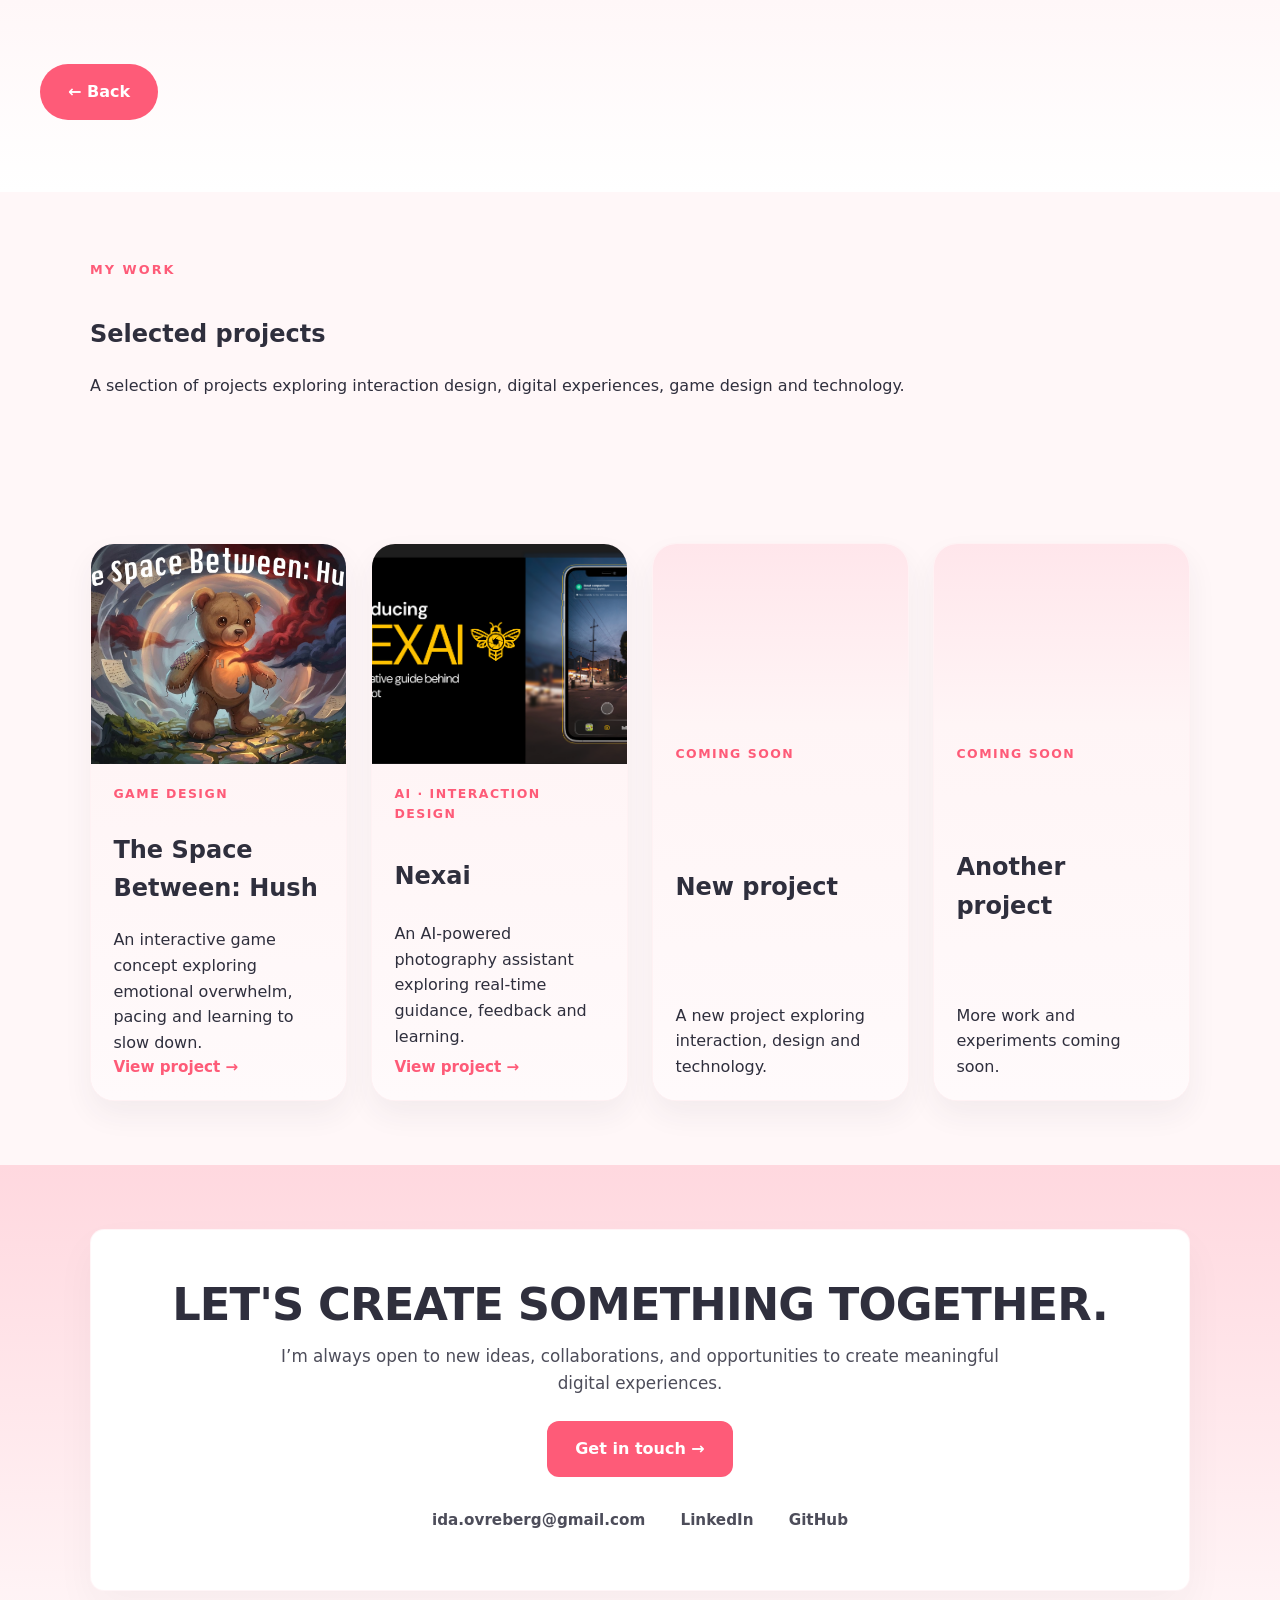
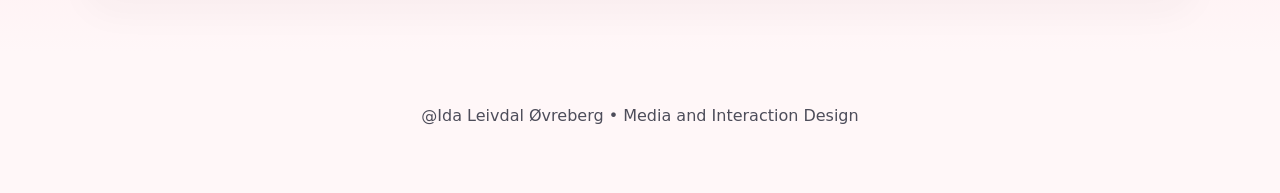
==== projects.html @ 4b526dbb "Add portfolio" ====
<!DOCTYPE html>
<html lang="en">
<head>
  <meta charset="UTF-8" />
  <meta name="viewport" content="width=device-width, initial-scale=1.0" />

  <title>Projects — Ida Leivdal Øvreberg</title>

  <link rel="stylesheet" href="style.css" />
</head>


<body>
    <header class="hero">
        <div class="hero__content">
             <a href="index.html" class="hero__button" style="margin-bottom:1rem; display:inline-block;">← Back</a>
        <div style="max-width:900px;">
     </header>

  <main>

    <!-- Projects Hero -->
    <section class="section projects-hero">
      <div class="section__wrapper">

        <div class="section__heading">
          <span>My work</span>
          <h1>Selected projects</h1>
        </div>

        <p class="projects-hero__intro">
          A selection of projects exploring interaction design,
          digital experiences, game design and technology.
        </p>

      </div>
    </section>


    <!-- Projects -->
    <section class="section projects">
      <div class="section__wrapper">

        <div class="project-grid">

          <!-- The Space Between -->
          <article class="project-card project-card--space-between">

            <a class="project-card__link" href="space-between.html">

              <div class="project-card__image">
                <img
                  src="images/project-the-space-between.jpg"
                  alt="The Space Between: Hush"
                />
              </div>

              <div class="project-card__info">

                <span class="project-card__category">
                  Game Design
                </span>

                <h2>The Space Between: Hush</h2>

                <p>
                  An interactive game concept exploring emotional
                  overwhelm, pacing and learning to slow down.
                </p>

                <div class="project-card__cta">
                  View project →
                </div>

              </div>

            </a>

          </article>


          <!-- Nexai -->
          <article class="project-card project-card--nexai">

            <a class="project-card__link" href="nexai.html">

              <div class="project-card__image">
                <img
                  src="images/hero-nexai.jpg"
                  alt="Nexai"
                />
              </div>

              <div class="project-card__info">

                <span class="project-card__category">
                  AI · Interaction Design
                </span>

                <h2>Nexai</h2>

                <p>
                  An AI-powered photography assistant exploring
                  real-time guidance, feedback and learning.
                </p>

                <div class="project-card__cta">
                  View project →
                </div>

              </div>

            </a>

          </article>


          <!-- Placeholder 1 -->
          <article class="project-card project-card--placeholder">

            <div class="project-card__link">

              <div class="project-card__image project-card__image--placeholder">
              </div>

              <div class="project-card__info">

                <span class="project-card__category">
                  Coming soon
                </span>

                <h2>New project</h2>

                <p>
                  A new project exploring interaction, design
                  and technology.
                </p>

              </div>

            </div>

          </article>


          <!-- Placeholder 2 -->
          <article class="project-card project-card--placeholder">

            <div class="project-card__link">

              <div class="project-card__image project-card__image--placeholder">
              </div>

              <div class="project-card__info">

                <span class="project-card__category">
                  Coming soon
                </span>

                <h2>Another project</h2>

                <p>
                  More work and experiments coming soon.
                </p>

              </div>

            </div>

          </article>

        </div>

      </div>
    </section>

  </main>


  <!-- Contact CTA -->
  <section id="contact-cta" class="section contact-cta">

    <div class="section__wrapper">

      <div class="cta__panel">

        <h2>LET'S CREATE SOMETHING TOGETHER.</h2>

        <p>
          I’m always open to new ideas, collaborations,
          and opportunities to create meaningful digital experiences.
        </p>

        <a
          class="cta__button"
          href="mailto:ida.ovreberg@gmail.com"
        >
          Get in touch →
        </a>

        <div class="cta__links">
          <a href="mailto:ida.ovreberg@gmail.com">
            ida.ovreberg@gmail.com
          </a>

          <a
            href="https://www.linkedin.com/in/idaovreberg"
            target="_blank"
            rel="noopener"
          >
            LinkedIn
          </a>

          <a
            href="https://github.com/idaovreberg"
            target="_blank"
            rel="noopener"
          >
            GitHub
          </a>
        </div>

      </div>

    </div>

  </section>


  <!-- Footer -->
  <footer class="footer">
    <p>
      @Ida Leivdal Øvreberg • Media and Interaction Design
    </p>
  </footer>

</body>
</html>
---- style.css ----
:root {
  color-scheme: light;
  --pink: #fe5b78;
  --pink-soft: #ff8aa2;
  --pink-light: #ffd8df;
  --grey: #4d4d5a;
  --bg: #fff7f8;
  --card: #ffffff;
  --text: #2f2f3d;
}

body.nexai {
  --pink: #c8931c;
  --pink-soft: #e8c47c;
  --pink-light: #f8eed7;
  --grey: #47433b;
  --bg: #fff7eb;
  --card: #fff9ef;
  --text: #1f1f1f;
  --olive: #626b3f;
}

body.nexai .hero {
  background: linear-gradient(180deg, #fff8eb 0%, #fffdf7 100%);
}

body.nexai .placeholder {
  background: linear-gradient(180deg, rgba(249, 238, 215, 1), rgba(255, 250, 241, 1));
  border-color: rgba(200, 150, 35, 0.15);
}

body.space-between {
  --pink: #4f6e8f;
  --pink-soft: #8f84a3;
  --pink-light: #eef1f6;
  --grey: #6b7587;
  --bg: #f4f7fb;
  --card: #f8f7f3;
  --text: #172033;
  --olive: #c4a78d;
  --sb-box: #7d3d45;
  --sb-box-text: #f2eadf;
  --sb-box-border: rgba(206, 169, 153, 0.18);
}

body.space-between .hero {
  background: linear-gradient(180deg, #f4f7fb 0%, #e8eef6 100%);
}

body.space-between .hero__button {
  background: var(--pink);
}

body.space-between .hero__button:hover {
  box-shadow: 0 18px 30px rgba(79, 110, 143, 0.16);
}

body.space-between .hero__meta,
body.space-between .hero__text {
  color: #566479;
}

body.space-between .section__heading span {
  color: var(--pink-soft);
}

body.space-between .placeholder {
  background: linear-gradient(180deg, rgba(79, 110, 143, 0.08), rgba(255, 255, 255, 0.92));
  border-color: rgba(79, 110, 143, 0.12);
}

* {
  box-sizing: border-box;
}

html, body {
  margin: 0;
  min-height: 100%;
  font-family: 'Inter', system-ui, sans-serif;
  color: var(--text);
  background: var(--bg);
}

body {
  line-height: 1.6;
}

a {
  color: inherit;
  text-decoration: none;
}

.hero {
  padding: 4rem 1.5rem 3.5rem;
  background: linear-gradient(180deg, #fff7f8 0%, #ffffff 100%);
}

.hero__content {
  max-width: 1200px;
  margin: 0 auto;
}

.hero__grid {
  display: grid;
  gap: 2.5rem;
  align-items: center;
}

.hero__copy {
  max-width: 660px;
}

.eyebrow {
  display: inline-block;
  margin-bottom: 1rem;
  color: var(--pink);
  font-weight: 700;
  letter-spacing: 0.15em;
  text-transform: uppercase;
  font-size: 0.85rem;
}

.hero h1 {
  margin: 0;
  font-family: DM Serif Display, serif;
  font-size: clamp(2.7rem, 4.5vw, 3.6rem);
  line-height: 1.06;
  letter-spacing: -0.05em;
  max-width: 13ch;
}

.hero__meta {
  margin: 1.1rem 0 0;
  color: var(--grey);
  font-size: 0.9rem;
  letter-spacing: 0.24em;
  text-transform: uppercase;
}

.hero__text {
  max-width: 620px;
  margin: 1.25rem 0 2rem;
  color: var(--grey);
  font-size: 1.05rem;
}

.hero__button {
  display: inline-flex;
  align-items: center;
  justify-content: center;
  padding: 0.95rem 1.75rem;
  border-radius: 999px;
  background: var(--pink);
  color: white;
  font-weight: 700;
  transition: transform 0.2s ease, box-shadow 0.2s ease;
}

.hero__button:hover {
  transform: translateY(-2px);
  box-shadow: 0 18px 30px rgba(200, 150, 35, 0.16);
}

.about__layout {
  display: grid;
  gap: 2rem;
  grid-template-columns: minmax(0, 1fr) 220px;
  align-items: start;
}

.about__content p {
  margin: 0;
  color: var(--grey);
  line-height: 1.8;
}

.about__photo-wrap {
  display: flex;
  justify-content: flex-end;
}

.about__photo {
  width: 210px;
  height: 210px;
  border-radius: 50%;
  background: #ffffff;
  border: 1px solid rgba(254, 91, 120, 0.16);
}

.about__photo-label {
  margin-top: 0.9rem;
  text-align: center;
  color: var(--grey);
  font-size: 0.85rem;
  letter-spacing: 0.12em;
  text-transform: uppercase;
}
.about__photo img {
  width: 100%;
  height: 100%;
  object-fit: cover;
  display: block;
}

.hero__visual {
  position: relative;
  min-height: 430px;
  display: grid;
  place-items: center;
  overflow: hidden;
}

/* --- New project card layout (image on top, info below) --- */
.project-card {
  display: block;
  padding: 0;
  border-radius: 1rem;
  overflow: hidden;
  background: #fff;
  box-shadow: 0 12px 30px rgba(47,47,61,0.06);
  transition: transform 0.18s ease, box-shadow 0.18s ease;
  border: 1px solid rgba(254,91,120,0.06);
}

.project-card__link {
  display: block;
  color: inherit;
  text-decoration: none;
}

.project-card__link {
  display: flex;
  flex-direction: column;
  height: 100%;
}

.project-card__image {
  width: 100%;
  height: 220px; /* restored to previous larger image height */
  overflow: hidden;
  background: linear-gradient(180deg, #fff5f6, #fffafc);
}

.project-card__image img {
  width: 100%;
  height: 100%;
  object-fit: cover;
  display: block;
  transition: transform 0.45s ease;
}

.project-card__image--placeholder {
  display: block;
  height: 180px;
  background: linear-gradient(180deg, rgba(255,230,235,1), rgba(255,245,246,1));
}

.project-card__info {
  background: linear-gradient(180deg, rgba(255,245,246,1), rgba(255,250,251,1));
  padding: 1.25rem 1.4rem;
}

/* --- Contact CTA --- */
.contact-cta {
  padding: 5.5rem 1.5rem;
  background: linear-gradient(180deg, var(--pink-light), rgba(255,255,255,0.02));
}
.contact-cta .cta__panel {
  max-width: 1100px;
  margin: 0 auto;
  background: var(--card);
  border-radius: 14px;
  padding: 3.25rem 2.25rem;
  display: flex;
  flex-direction: column;
  align-items: center;
  gap: 1rem;
  box-shadow: 0 18px 40px rgba(47,47,61,0.04);
  border: 1px solid rgba(254,91,120,0.06);
}
.contact-cta h2 {
  margin: 0;
  font-size: clamp(1.8rem, 4.4vw, 2.8rem);
  line-height: 1.02;
  text-align: center;
  letter-spacing: -0.02em;
  font-weight: 800;
  color: var(--text);
}
.contact-cta p {
  margin: 0;
  color: var(--grey);
  text-align: center;
  max-width: 72ch;
  font-size: 1.05rem;
}
.cta__button {
  display: inline-flex;
  align-items: center;
  justify-content: center;
  padding: 0.95rem 1.75rem;
  border-radius: 12px;
  background: var(--pink);
  color: white;
  font-weight: 700;
  margin-top: 0.5rem;
}
.cta__links {
  margin-top: 0.6rem;
  display: flex;
  gap: 1rem;
  align-items: center;
  justify-content: center;
}
.cta__links a {
  color: var(--grey);
  font-weight: 600;
  font-size: 0.95rem;
  padding: 0.35rem 0.6rem;
  border-radius: 999px;
  transition: color 0.15s ease, background 0.15s ease;
}
.cta__links a:hover {
  color: var(--text);
  background: rgba(0,0,0,0.03);
}

@media (max-width: 500px) {
  .contact-cta .cta__panel { padding: 2rem 1.25rem; }
  .contact-cta h2 { font-size: 1.6rem; }
}

/* Prototype gallery (2x2 square thumbnails) */
.prototype-gallery {
  display: grid;
  grid-template-columns: repeat(2, minmax(0, 1fr));
  gap: 1rem;
  margin: 1rem auto 0;
  max-width: 980px;
  padding: 0 0.5rem;
}
.prototype-gallery figure {
  margin: 0;
  border-radius: 10px;
  overflow: hidden;
  background: var(--card);
  display: flex;
  flex-direction: column;
}
.prototype-gallery .photo {
  width: 100%;
  aspect-ratio: 2 / 1;
  overflow: hidden;
}
.prototype-gallery img {
  width: 100%;
  height: 100%;
  object-fit: cover;
  display: block;
}
.prototype-gallery figcaption {
  padding: 0.5rem 0;
  text-align: center;
  color: var(--grey);
  font-size: 0.95rem;
}

@media (max-width: 550px) {
  .prototype-gallery { grid-template-columns: 1fr; max-width: 100%; padding: 0; }
}

.project-card__info {
  display: flex;
  flex-direction: column;
  justify-content: space-between;
  flex: 1 1 auto;
}

.project-card__category {
  display: inline-block;
  color: var(--pink);
  font-weight: 700;
  text-transform: uppercase;
  letter-spacing: 0.12em;
  font-size: 0.78rem;
  margin-bottom: 0.45rem;
}

.project-card__info h3 {
  margin: 0.25rem 0 0.75rem;
  color: var(--text);
  font-size: 1.15rem;
}

.project-card__info p {
  margin: 0 0 1rem;
  color: var(--grey);
  line-height: 1.6;
}

.project-card__cta {
  color: var(--pink);
  font-weight: 700;
  font-size: 0.95rem;
}

.project-card:hover {
  transform: translateY(-6px);
  box-shadow: 0 22px 50px rgba(47,47,61,0.10);
}

.project-card:hover .project-card__image img {
  transform: scale(1.03);
}

@media (max-width: 680px) {
  .project-card__image,
  .project-card__image--placeholder {
    height: 160px;
  }
}

.hero__visual::before {
  content: "";
  position: absolute;
  inset: 0;
  background: radial-gradient(circle at 18% 25%, rgba(254, 91, 120, 0.18), transparent 20%),
    radial-gradient(circle at 82% 55%, rgba(255, 138, 162, 0.14), transparent 18%);
  pointer-events: none;
}

.hero__visual-shape {
  position: absolute;
  top: -2rem;
  right: -2rem;
  width: 220px;
  height: 220px;
  border-radius: 50%;
  background: rgba(254, 91, 120, 0.14);
  filter: blur(28px);
  pointer-events: none;
}

.collage {
  position: relative;
  width: min(100%, 420px);
  height: 420px;
  z-index: 1;
}

.frame {
  position: absolute;
  border-radius: 1.75rem;
  background: #ffffff;
  border: 1px solid rgba(47, 47, 61, 0.1);
  box-shadow: 0 24px 60px rgba(47, 47, 61, 0.08);
  overflow: hidden;
}

.frame__bar {
  height: 10px;
  width: 30%;
  margin: 1.2rem 1.5rem 0;
  border-radius: 999px;
  background: rgba(47, 47, 61, 0.12);
}

.frame__content {
  display: grid;
  gap: 0.9rem;
  padding: 1.4rem 1.5rem 1.5rem;
}

.placeholder {
  min-height: 88px;
  border-radius: 1.4rem;
  background: linear-gradient(180deg, rgba(47, 47, 61, 0.05) 0%, rgba(47, 47, 61, 0.05) 12%, rgba(255, 255, 255, 0.96) 12%, rgba(255, 255, 255, 0.96) 100%);
  background-size: 100% 32px;
  border: 1px solid rgba(47, 47, 61, 0.08);
}

.placeholder--wide {
  min-height: 132px;
}

.placeholder--short {
  min-height: 60px;
  width: 70%;
}

.placeholder--medium {
  min-height: 78px;
  width: 82%;
}

.frame--medium .placeholder {
  background-size: 100% 24px;
}

.frame--small .placeholder {
  background: linear-gradient(180deg, rgba(47, 47, 61, 0.04) 0%, rgba(47, 47, 61, 0.04) 18%, rgba(255, 255, 255, 0.95) 18%, rgba(255, 255, 255, 0.95) 100%);
  background-size: 100% 24px;
}

.frame--large {
  top: 0;
  right: 0;
  width: 100%;
  min-height: 260px;
}

.frame--medium {
  bottom: 0;
  left: 0;
  width: 68%;
  min-height: 210px;
  transform: translateX(-12%) rotate(-1.5deg);
}

.frame--small {
  top: 52%;
  left: 16%;
  width: 56%;
  min-height: 160px;
  transform: translateY(-50%) rotate(1.5deg);
  background: rgba(255, 255, 255, 0.95);
}

.code-view {
  display: grid;
  gap: 0.58rem;
}

.code-line {
  display: block;
  height: 9px;
  border-radius: 999px;
  background: rgba(47, 47, 61, 0.16);
}

.code-line.short {
  width: 52%;
}

.code-line.medium {
  width: 82%;
}

.diagram {
  display: grid;
  gap: 0.9rem;
}

.diagram__row {
  display: flex;
  gap: 0.65rem;
}

.diagram__node {
  flex: 1;
  min-height: 60px;
  border-radius: 1.1rem;
  background: rgba(47, 47, 61, 0.08);
  border: 1px solid rgba(47, 47, 61, 0.1);
}

.hero h1 {
  margin: 0;
  font-size: clamp(2.5rem, 4vw, 3.6rem);
  line-height: 1.05;
  letter-spacing: -0.05em;
  max-width: 13ch;
}

.about__photo {
  width: 110px;
  height: 110px;
  border-radius: 50%;
  background: #fff;
  border: 1px solid rgba(254, 91, 120, 0.16);
  box-shadow: 0 18px 40px rgba(47, 47, 61, 0.08);
  overflow: hidden;
  justify-self: end;
}

.about__photo img {
  width: 100%;
  height: 100%;
  object-fit: cover;
  display: block;
}

/* Overlay on the about portrait */
.about__photo {
  position: relative;
}

.about__photo::after {
  content: "";
  position: absolute;
  inset: 0;
  background: linear-gradient(180deg, rgba(15,15,20,0.05), rgba(15,15,20,0.28));
  z-index: 1;
  pointer-events: none;
  border-radius: 50%;
}

.about__photo img {
  position: relative;
  z-index: 0;
}

.section {
  padding: 4rem 1.5rem;
}

.section__wrapper {
  max-width: 1100px;
  margin: 0 auto;
}

/* Subsections that should align with the main wrapper */
.section__sub {
  max-width: 1100px;
  margin: 0 auto;
  padding: 0 1.5rem;
}

.section__heading span {
  display: inline-block;
  margin-bottom: 0.9rem;
  color: var(--pink);
  font-weight: 700;
  letter-spacing: 0.16em;
  text-transform: uppercase;
  font-size: 0.8rem;
}

.section__heading h2 {
  margin: 0;
  font-size: clamp(2rem, 3vw, 2.8rem);
}

.about p {
  max-width: 760px;
  margin: 1.5rem 0 2.5rem;
  color: var(--grey);
}

.about__cards {
  display: grid;
  gap: 1.5rem;
  grid-template-columns: repeat(auto-fit, minmax(220px, 1fr));
}
.project-card__bg {
  position: absolute;
  inset: 0;
  background-size: cover;
  background-position: center;
  background-repeat: no-repeat;
  z-index: 0;
}

.project-card__bg-img {
  position: absolute;
  inset: 0;
  width: 100%;
  height: 100%;
  object-fit: cover;
  display: block;
}

/* Use the two available project images */
.project-card--space-between .project-card__bg {
  background-image: url("images/project-the-space-between.jpeg");
}

.project-card--nexai .project-card__bg {
  background-image: url("images/project-nexai.jpg");
}

/* Fallback for projects without a dedicated image */
.project-card--magazine-spread .project-card__bg {
  background-image: linear-gradient(180deg, rgba(255, 212, 223, 0.9), rgba(255,255,255,0.85));
}

.project-card {
  position: relative;
  overflow: hidden;
  background: #fff;
  color: var(--text);
  display: flex;
  flex-direction: column;
  padding: 0; /* body will contain card padding */
  border-radius: 1.5rem;
  box-shadow: 0 14px 30px rgba(47,47,61,0.06);
  border: 1px solid rgba(254, 91, 120, 0.08);
}

.project-card__media::after {
  content: "";
  position: absolute;
  inset: 0;
  background: linear-gradient(180deg, rgba(15, 15, 20, 0.06), rgba(15, 15, 20, 0.36));
  z-index: 1;
  pointer-events: none;
}

.project-card > :not(.project-card__bg) {
  position: relative;
  z-index: 2;
}

/* Media area at top of card */
.project-card__media {
  width: 100%;
  height: 160px;
  position: relative;
  overflow: hidden;
  border-top-left-radius: 1.5rem;
  border-top-right-radius: 1.5rem;
}

.project-card__body {
  padding: 1.25rem 1.75rem;
  background: #fff;
  color: var(--text);
  border-bottom-left-radius: 1.5rem;
  border-bottom-right-radius: 1.5rem;
}

.project-card__media {
  width: 100%;
  height: 55%;
  min-height: 180px;
  position: relative;
  overflow: hidden;
  border-top-left-radius: 1.5rem;
  border-top-right-radius: 1.5rem;
}
.project-card__body {
  padding: 1.25rem 1.75rem;
  background: transparent;
  color: var(--text);
  border-bottom-left-radius: 1.5rem;
  border-bottom-right-radius: 1.5rem;
  flex: 1 1 auto;
  display: flex;
  flex-direction: column;
  justify-content: center;
}

.card h3,
.project-card h3 {
  margin: 0 0 0.75rem;
  font-size: 1.15rem;
}

.card p,
.project-card p {
  margin: 0;
}

.project-card p {
  color: var(--text);
}

.projects .project-grid {
  display: grid;
  gap: 1.5rem;
  grid-template-columns: repeat(auto-fit, minmax(240px, 1fr));
}

/* Controls row aligned with project grid columns; button sits under first card */
.projects__controls {
  display: grid;
  gap: 1.5rem;
  grid-template-columns: repeat(auto-fit, minmax(240px, 1fr));
  max-width: 1100px;
  margin: 0.75rem auto 0;
  padding: 0 1.5rem;
}
.view-all-projects {
  justify-self: start;
  display: inline-block;
  background: var(--pink);
  color: #fff;
  padding: 0.6rem 1rem;
  border-radius: 8px;
  text-decoration: none;
  font-weight: 700;
}
.view-all-projects:hover {
  filter: brightness(0.95);
}

.project-card__top {
  display: flex;
  flex-direction: column;
  gap: 0.5rem;
}

.project-card__top span {
  color: var(--pink);
  font-weight: 700;
  text-transform: uppercase;
  letter-spacing: 0.12em;
  font-size: 0.78rem;
}

.footer {
  text-align: center;
  padding: 2rem 1.5rem 3rem;
  color: var(--grey);
}

@media (min-width: 900px) {
  .hero__grid {
    grid-template-columns: 1.1fr 0.9fr;
  }

  .hero__visual {
    min-height: 480px;
  }
}

@media (max-width: 899px) {
  .hero__visual {
    min-height: 380px;
  }

  .collage {
    width: min(100%, 360px);
    height: 360px;
  }

  .frame--medium {
    width: 60%;
    transform: translateX(-14%) rotate(-1.5deg);
  }

  .frame--small {
    width: 58%;
    left: 14%;
  }
}

@media (max-width: 680px) {
  .hero__grid {
    display: block;
  }

  .hero__copy {
    max-width: 100%;
  }

  .hero__visual {
    margin-top: 2rem;
    min-height: auto;
  }

  .collage {
    width: 100%;
    height: auto;
  }

  .frame,
  .frame--large,
  .frame--medium,
  .frame--small {
    position: static;
    transform: none;
    width: 100%;
  }

  .frame--medium,
  .frame--small {
    margin-top: 1rem;
  }

  .about__layout {
    grid-template-columns: 1fr;
  }

  .about__photo-wrap {
    justify-content: flex-start;
  }

  .about__photo {
    width: 140px;
    height: 140px;
  }
}

@media (max-width: 780px) {
  .about__intro {
    grid-template-columns: 1fr;
  }

  .about__photo {
    justify-self: start;
  }
}

/* =========================
   Mobile navigation
   ========================= */

.nav__toggle {
  display: none;
  width: 44px;
  height: 44px;
  padding: 0;
  border: 0;
  background: transparent;
  cursor: pointer;

  flex-direction: column;
  justify-content: center;
  align-items: center;
  gap: 5px;
}

.nav__toggle span {
  display: block;
  width: 22px;
  height: 2px;
  background: var(--text);
  border-radius: 999px;
  transition: transform 0.25s ease, opacity 0.25s ease;
}

.mobile-menu {
  display: none;
}


@media (max-width: 899px) {

  .nav {
    display: flex;
    align-items: center;
    justify-content: space-between;
  }

  .nav__links {
    display: none;
  }

  .nav__toggle {
    display: flex;
  }

  .mobile-menu {
    display: flex;
    flex-direction: column;
    gap: 0.25rem;

    padding: 0.75rem 1.5rem 1.5rem;

    background: var(--background);
    border-top: 1px solid rgba(47, 47, 61, 0.08);

    max-height: 0;
    overflow: hidden;
    opacity: 0;

    transition:
      max-height 0.3s ease,
      opacity 0.2s ease;
  }

  .mobile-menu a {
    display: block;
    padding: 0.8rem 0;

    color: var(--text);
    text-decoration: none;
    font-weight: 600;
  }

  .mobile-menu a:hover {
    color: var(--pink);
  }

  /* Open state */
  .mobile-menu.is-open {
    max-height: 300px;
    opacity: 1;
  }

  /* Turn hamburger into X */
  .nav__toggle.is-open span:nth-child(1) {
    transform: translateY(7px) rotate(45deg);
  }

  .nav__toggle.is-open span:nth-child(2) {
    opacity: 0;
  }

  .nav__toggle.is-open span:nth-child(3) {
    transform: translateY(-7px) rotate(-45deg);
  }
}
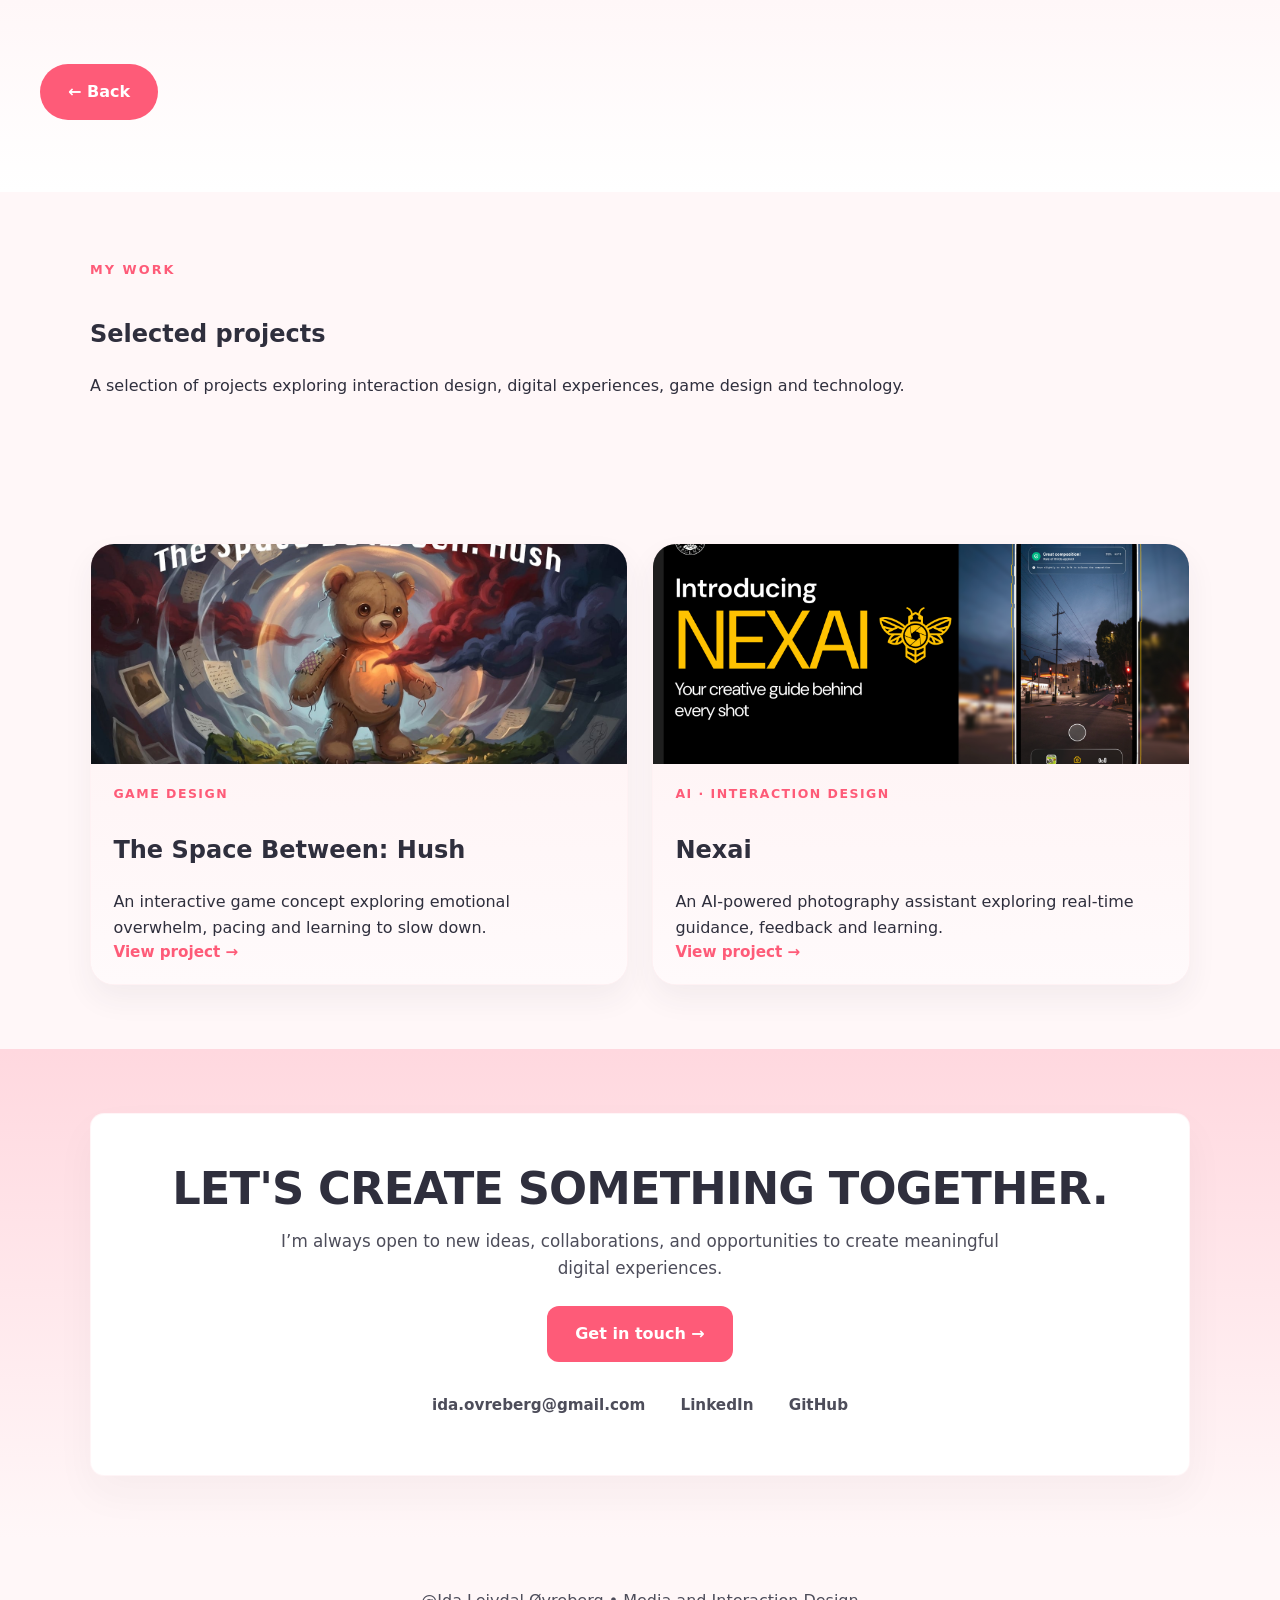
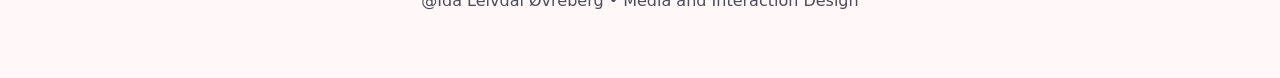
==== commit e5c5e268: "Update portfolio" ====
--- a/projects.html
+++ b/projects.html
@@ -116,59 +116,6 @@
           </article>
 
 
-          <!-- Placeholder 1 -->
-          <article class="project-card project-card--placeholder">
-
-            <div class="project-card__link">
-
-              <div class="project-card__image project-card__image--placeholder">
-              </div>
-
-              <div class="project-card__info">
-
-                <span class="project-card__category">
-                  Coming soon
-                </span>
-
-                <h2>New project</h2>
-
-                <p>
-                  A new project exploring interaction, design
-                  and technology.
-                </p>
-
-              </div>
-
-            </div>
-
-          </article>
-
-
-          <!-- Placeholder 2 -->
-          <article class="project-card project-card--placeholder">
-
-            <div class="project-card__link">
-
-              <div class="project-card__image project-card__image--placeholder">
-              </div>
-
-              <div class="project-card__info">
-
-                <span class="project-card__category">
-                  Coming soon
-                </span>
-
-                <h2>Another project</h2>
-
-                <p>
-                  More work and experiments coming soon.
-                </p>
-
-              </div>
-
-            </div>
-
-          </article>
 
         </div>
 
@@ -213,7 +160,7 @@
           </a>
 
           <a
-            href="https://github.com/idaovreberg"
+            href="https://github.com/IdaPetunia"
             target="_blank"
             rel="noopener"
           >
--- a/style.css
+++ b/style.css
@@ -60,7 +60,7 @@
   color: #566479;
 }
 
-body.space-between .section__heading span {
+body.space-between .__heading span {
   color: var(--pink-soft);
 }
 
@@ -492,6 +492,12 @@
   min-height: 78px;
   width: 82%;
 }
+.frame__content img {
+  width: 100%;
+  height: 100%;
+  object-fit: cover;
+  display: block;
+}
 
 .frame--medium .placeholder {
   background-size: 100% 24px;
@@ -808,6 +814,11 @@
   font-size: 0.78rem;
 }
 
+.my_backround {
+  background: linear-gradient(180deg, #fff7f8 0%, #ffffff 100%);
+  min-height: 200px;
+}
+
 .footer {
   text-align: center;
   padding: 2rem 1.5rem 3rem;
